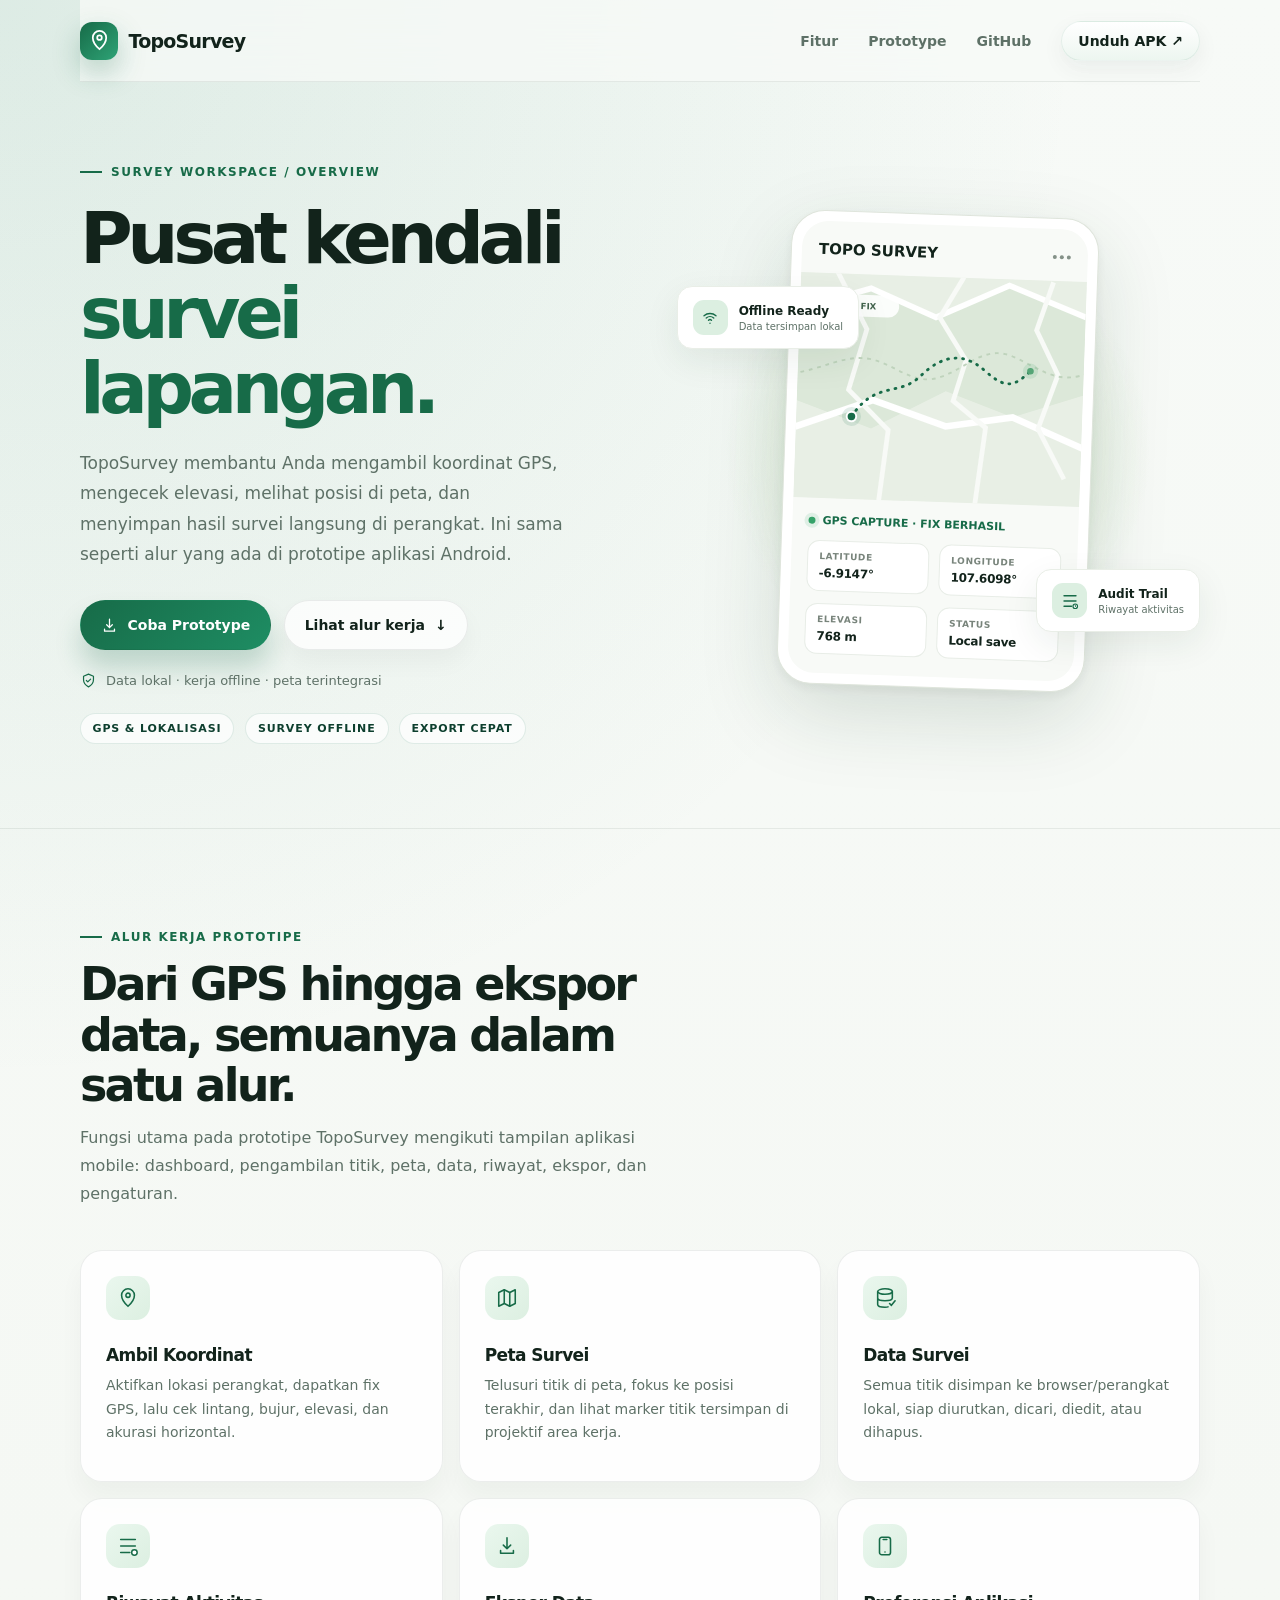
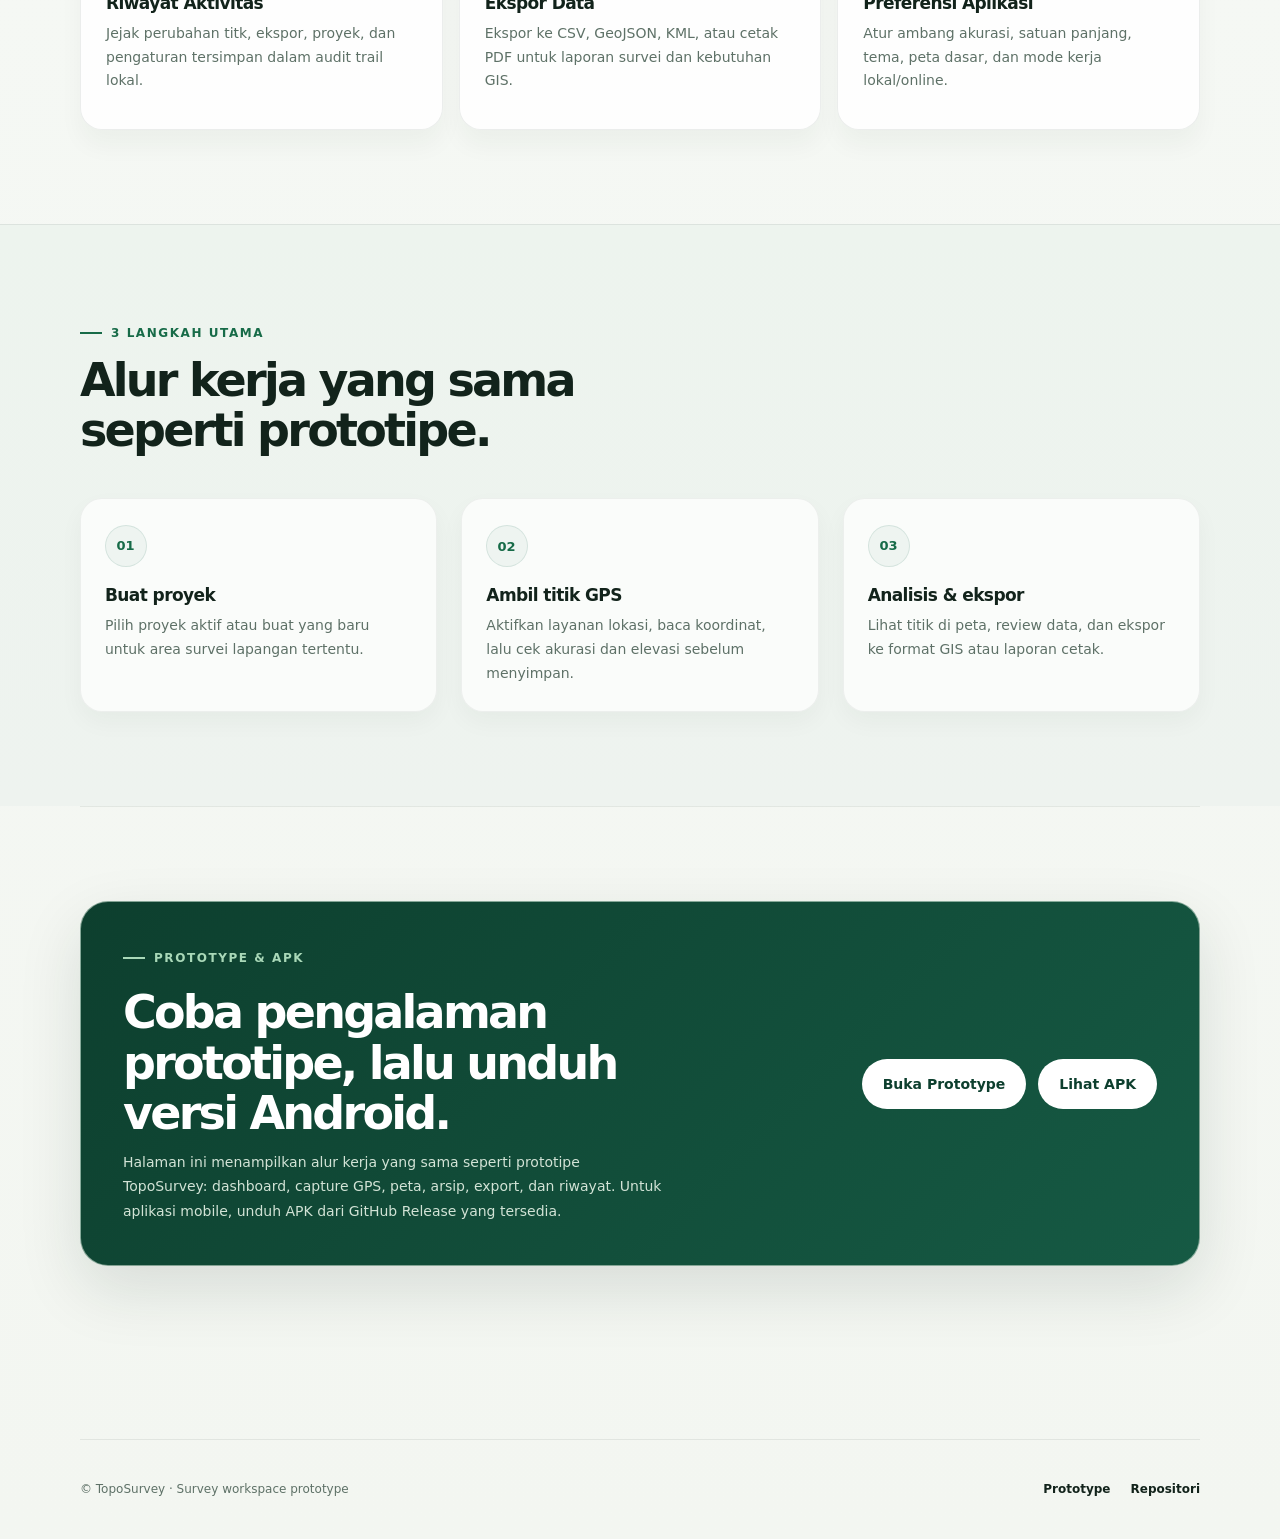
==== docs/index.html @ 51a5788b "chore: clean project structure and prepare GitHub Pages" ====
<!doctype html>
<html lang="id">
  <head>
    <meta charset="utf-8">
    <meta name="viewport" content="width=device-width, initial-scale=1">
    <meta name="theme-color" content="#f6f7f2">
    <meta
      name="description"
      content="TopoSurvey membantu mencatat koordinat dan elevasi, melihat titik di peta, dan menyimpan hasil survei secara offline di Android."
    >
    <title>TopoSurvey — Survei lapangan, lebih sederhana</title>
    <style>
      :root {
        color-scheme: light;
        --ink: #12231b;
        --muted: #5e7167;
        --green: #176b48;
        --green-soft: #eaf5ef;
        --green-dark: #0d3f2e;
        --mint: #dcefe1;
        --paper: #f3f6f1;
        --paper-strong: #edf4ee;
        --line: rgba(20, 48, 34, 0.08);
        --white: #fff;
        --shadow: 0 24px 64px rgba(16, 42, 30, 0.12);
        font-family: Inter, ui-sans-serif, system-ui, -apple-system, BlinkMacSystemFont, "Segoe UI", sans-serif;
        font-synthesis: none;
        text-rendering: optimizeLegibility;
        -webkit-font-smoothing: antialiased;
        -moz-osx-font-smoothing: grayscale;
      }

      * {
        box-sizing: border-box;
      }

      html {
        scroll-behavior: smooth;
      }

      body {
        margin: 0;
        background:
          radial-gradient(circle at top left, rgba(32, 130, 96, 0.12), transparent 32%),
          linear-gradient(180deg, #f7faf7 0%, var(--paper) 100%);
        color: var(--ink);
      }

      a {
        color: inherit;
      }

      .shell {
        width: min(1120px, calc(100% - 48px));
        margin: 0 auto;
      }

      .site-header {
        position: sticky;
        top: 0;
        z-index: 10;
        display: flex;
        min-height: 82px;
        align-items: center;
        justify-content: space-between;
        border-bottom: 1px solid var(--line);
        background: rgba(247, 250, 247, 0.76);
        backdrop-filter: blur(20px);
      }

      .brand {
        display: inline-flex;
        align-items: center;
        gap: 11px;
        color: var(--ink);
        font-size: 19px;
        font-weight: 750;
        letter-spacing: -0.04em;
        text-decoration: none;
      }

      .brand-mark {
        display: grid;
        width: 38px;
        height: 38px;
        place-items: center;
        border-radius: 12px;
        background: linear-gradient(135deg, var(--green) 0%, #2ea376 100%);
        color: var(--white);
        box-shadow: 0 12px 28px rgba(23, 107, 72, 0.28);
      }

      .brand-mark svg {
        width: 23px;
        height: 23px;
      }

      .nav-links {
        display: flex;
        align-items: center;
        gap: 30px;
        color: var(--muted);
        font-size: 14px;
        font-weight: 600;
      }

      .nav-links a {
        text-decoration: none;
      }

      .nav-links a:hover,
      .text-link:hover {
        color: var(--green);
      }

      .nav-links .nav-cta {
        padding: 11px 16px;
        border: 1px solid rgba(23, 107, 72, 0.08);
        border-radius: 999px;
        background: linear-gradient(180deg, #ffffff 0%, #edf6f0 100%);
        color: var(--ink);
        box-shadow: 0 8px 22px rgba(16, 42, 30, 0.06);
      }

      .hero {
        display: grid;
        min-height: 650px;
        grid-template-columns: 1.02fr 0.98fr;
        align-items: center;
        gap: 52px;
        padding: 76px 0 84px;
      }

      .eyebrow {
        display: inline-flex;
        align-items: center;
        gap: 9px;
        margin: 0 0 22px;
        color: var(--green);
        font-size: 12px;
        font-weight: 800;
        letter-spacing: 0.13em;
        text-transform: uppercase;
      }

      .eyebrow::before {
        width: 22px;
        height: 2px;
        background: currentColor;
        content: "";
      }

      h1,
      h2,
      h3,
      p {
        margin-top: 0;
      }

      h1 {
        max-width: 610px;
        margin-bottom: 22px;
        font-size: clamp(44px, 6vw, 72px);
        font-weight: 760;
        letter-spacing: -0.075em;
        line-height: 1.04;
      }

      h1 span {
        color: var(--green);
      }

      .hero-copy {
        max-width: 490px;
        margin-bottom: 30px;
        color: var(--muted);
        font-size: 17px;
        line-height: 1.8;
      }

      .actions {
        display: flex;
        flex-wrap: wrap;
        align-items: center;
        gap: 12px;
      }

      .button {
        display: inline-flex;
        min-height: 50px;
        align-items: center;
        justify-content: center;
        gap: 10px;
        padding: 0 20px;
        border: 1px solid transparent;
        border-radius: 999px;
        font-size: 14px;
        font-weight: 700;
        text-decoration: none;
        transition: transform 160ms ease, box-shadow 160ms ease, background 160ms ease;
      }

      .button:hover {
        transform: translateY(-2px);
      }

      .button-primary {
        background: linear-gradient(135deg, var(--green) 0%, #1e8d63 100%);
        color: var(--white);
        box-shadow: 0 18px 26px rgba(23, 107, 72, 0.22);
      }

      .button-primary:hover {
        background: linear-gradient(135deg, #0f5a3b 0%, var(--green) 100%);
      }

      .button-secondary {
        border-color: rgba(18, 35, 27, 0.08);
        background: rgba(255, 255, 255, 0.75);
        box-shadow: 0 12px 24px rgba(19, 36, 29, 0.04);
      }

      .button svg {
        width: 17px;
        height: 17px;
      }

      .trust-note {
        display: flex;
        align-items: center;
        gap: 9px;
        margin: 22px 0 0;
        color: var(--muted);
        font-size: 13px;
      }

      .trust-note svg {
        width: 17px;
        height: 17px;
        flex: 0 0 auto;
        color: var(--green);
      }

      .hero-metrics {
        display: flex;
        flex-wrap: wrap;
        gap: 10px;
        margin-top: 24px;
      }

      .hero-metrics span {
        padding: 8px 12px;
        border: 1px solid rgba(23, 107, 72, 0.12);
        border-radius: 999px;
        background: rgba(255, 255, 255, 0.7);
        color: var(--green-dark);
        font-size: 11px;
        font-weight: 700;
        letter-spacing: 0.08em;
        text-transform: uppercase;
      }

      .preview-wrap {
        position: relative;
        display: grid;
        min-height: 455px;
        place-items: center;
      }

      .preview-glow {
        position: absolute;
        width: min(430px, 100%);
        aspect-ratio: 1;
        border-radius: 50%;
        background: radial-gradient(circle, #e0eddb 0, #e0eddb 35%, transparent 70%);
      }

      .phone {
        position: relative;
        width: min(308px, 78%);
        padding: 10px;
        border: 1px solid #dfe5dc;
        border-radius: 34px;
        background: #fff;
        box-shadow: 0 28px 80px #173a2426, 0 4px 12px #173a2410;
        transform: rotate(2deg);
      }

      .phone-screen {
        overflow: hidden;
        border-radius: 26px;
        background: #f8faf7;
      }

      .phone-top {
        display: flex;
        align-items: center;
        justify-content: space-between;
        padding: 19px 17px 15px;
      }

      .phone-title {
        margin: 0;
        font-size: 15px;
        font-weight: 750;
      }

      .phone-menu {
        display: flex;
        gap: 3px;
      }

      .phone-menu i {
        width: 4px;
        height: 4px;
        border-radius: 50%;
        background: #849188;
      }

      .map-art {
        display: block;
        width: 100%;
        height: 225px;
        background: #e8efe5;
      }

      .phone-data {
        padding: 16px 16px 19px;
      }

      .gps-status {
        display: flex;
        align-items: center;
        gap: 7px;
        margin-bottom: 13px;
        color: var(--green);
        font-size: 11px;
        font-weight: 750;
      }

      .gps-status::before {
        width: 7px;
        height: 7px;
        border-radius: 50%;
        background: #36a269;
        box-shadow: 0 0 0 4px #36a26920;
        content: "";
      }

      .reading {
        display: grid;
        grid-template-columns: 1fr 1fr;
        gap: 12px 10px;
      }

      .reading-item {
        padding: 10px 11px;
        border: 1px solid #e8ede7;
        border-radius: 12px;
        background: #fff;
      }

      .reading-label {
        display: block;
        margin-bottom: 5px;
        color: #78847b;
        font-size: 9px;
        font-weight: 700;
        letter-spacing: 0.07em;
        text-transform: uppercase;
      }

      .reading-value {
        display: block;
        font-size: 12px;
        font-weight: 750;
        letter-spacing: -0.025em;
      }

      .float-card {
        position: absolute;
        display: flex;
        align-items: center;
        gap: 11px;
        padding: 13px 15px;
        border: 1px solid #e9eee7;
        border-radius: 15px;
        background: var(--white);
        box-shadow: 0 12px 35px #173a2414;
      }

      .float-card.history {
        right: 0;
        bottom: 56px;
      }

      .float-card.offline {
        top: 72px;
        left: 0;
      }

      .float-icon {
        display: grid;
        width: 35px;
        height: 35px;
        flex: 0 0 auto;
        place-items: center;
        border-radius: 11px;
        background: var(--mint);
        color: var(--green);
      }

      .float-icon svg {
        width: 18px;
        height: 18px;
      }

      .float-card strong,
      .float-card small {
        display: block;
      }

      .float-card strong {
        margin-bottom: 3px;
        font-size: 12px;
      }

      .float-card small {
        color: var(--muted);
        font-size: 10px;
      }

      .section {
        padding: 94px 0;
        border-top: 1px solid var(--line);
      }

      .section-heading {
        max-width: 600px;
        margin-bottom: 42px;
      }

      .section-heading .eyebrow {
        margin-bottom: 15px;
      }

      h2 {
        margin-bottom: 13px;
        font-size: clamp(32px, 4vw, 46px);
        letter-spacing: -0.06em;
        line-height: 1.1;
      }

      .section-heading > p:last-child {
        margin-bottom: 0;
        color: var(--muted);
        font-size: 16px;
        line-height: 1.75;
      }

      .features {
        display: grid;
        grid-template-columns: repeat(3, 1fr);
        gap: 16px;
      }

      .feature-card {
        min-height: 232px;
        padding: 25px;
        border: 1px solid var(--line);
        border-radius: 22px;
        background: rgba(255, 255, 255, 0.84);
        box-shadow: 0 16px 24px rgba(16, 42, 30, 0.04);
        transition: transform 180ms ease, box-shadow 180ms ease, border-color 180ms ease;
      }

      .feature-card:hover {
        transform: translateY(-6px);
        border-color: rgba(23, 107, 72, 0.18);
        box-shadow: 0 26px 48px rgba(16, 42, 30, 0.08);
      }

      .feature-icon {
        display: grid;
        width: 44px;
        height: 44px;
        margin-bottom: 25px;
        place-items: center;
        border-radius: 14px;
        background: linear-gradient(135deg, #eaf7ee 0%, #dcefe1 100%);
        color: var(--green);
      }

      .feature-icon svg {
        width: 22px;
        height: 22px;
      }

      h3 {
        margin-bottom: 9px;
        font-size: 17px;
        letter-spacing: -0.035em;
      }

      .feature-card p {
        margin-bottom: 0;
        color: var(--muted);
        font-size: 14px;
        line-height: 1.7;
      }

      .how-section {
        background: linear-gradient(180deg, #edf4ee 0%, #eef3ef 100%);
      }

      .steps {
        display: grid;
        grid-template-columns: repeat(3, 1fr);
        gap: 24px;
        counter-reset: step;
      }

      .step {
        counter-increment: step;
        padding: 26px 24px;
        border: 1px solid rgba(16, 42, 30, 0.06);
        border-radius: 22px;
        background: rgba(255, 255, 255, 0.7);
        box-shadow: 0 10px 24px rgba(16, 42, 30, 0.04);
      }

      .step-number {
        display: grid;
        width: 42px;
        height: 42px;
        margin-bottom: 18px;
        place-items: center;
        border: 1px solid rgba(23, 107, 72, 0.12);
        border-radius: 50%;
        background: rgba(23, 107, 72, 0.05);
        color: var(--green);
        font-size: 13px;
        font-weight: 800;
      }

      .step-number::before {
        content: "0" counter(step);
      }

      .step p {
        margin-bottom: 0;
        color: var(--muted);
        font-size: 14px;
        line-height: 1.7;
      }

      .download {
        display: flex;
        align-items: center;
        justify-content: space-between;
        gap: 32px;
        padding: 42px;
        border: 1px solid rgba(210, 227, 214, 0.6);
        border-radius: 28px;
        background: linear-gradient(135deg, var(--green-dark) 0%, #165a44 100%);
        color: var(--white);
        box-shadow: var(--shadow);
      }

      .download .eyebrow {
        color: #a9d8b8;
      }

      .download h2 {
        max-width: 510px;
        margin-bottom: 11px;
      }

      .download-copy {
        max-width: 540px;
        margin-bottom: 0;
        color: #d2e3d6;
        font-size: 14px;
        line-height: 1.75;
      }

      .download .button {
        flex: 0 0 auto;
        background: var(--white);
        color: var(--green-dark);
      }

      .download .button:hover {
        background: #e8f4e9;
      }

      .site-footer {
        display: flex;
        min-height: 100px;
        align-items: center;
        justify-content: space-between;
        gap: 20px;
        margin-top: 78px;
        border-top: 1px solid var(--line);
        color: var(--muted);
        font-size: 12px;
      }

      .site-footer p {
        margin: 0;
      }

      .footer-links {
        display: flex;
        gap: 20px;
      }

      .text-link {
        color: var(--ink);
        font-weight: 650;
        text-decoration: none;
      }

      .brand {
        animation: fadeInDown 0.7s ease both;
      }

      .brand-mark {
        animation: pulseSoft 4s ease-in-out infinite;
      }

      .nav-links a {
        animation: fadeInUp 0.8s ease both;
      }

      .nav-links a:nth-child(1) { animation-delay: 0.05s; }
      .nav-links a:nth-child(2) { animation-delay: 0.12s; }
      .nav-links a:nth-child(3) { animation-delay: 0.18s; }
      .nav-links a:nth-child(4) { animation-delay: 0.24s; }

      .eyebrow,
      .hero-content h1,
      .hero-copy,
      .actions,
      .trust-note,
      .hero-metrics {
        animation: fadeInUp 0.9s ease both;
      }

      .hero-content h1 { animation-delay: 0.08s; }
      .hero-copy { animation-delay: 0.16s; }
      .actions { animation-delay: 0.22s; }
      .trust-note { animation-delay: 0.28s; }
      .hero-metrics { animation-delay: 0.34s; }

      .button-primary { animation: buttonPulse 4s ease-in-out infinite; }
      .button-secondary { animation: driftSway 6s ease-in-out infinite; }

      .preview-glow {
        animation: glowPulse 4.8s ease-in-out infinite;
      }

      .phone {
        animation: floatPhone 7s ease-in-out infinite;
      }

      .phone-screen {
        animation: tiltSoft 7s ease-in-out infinite alternate;
      }

      .float-card.offline {
        animation: floatCardOne 5.4s ease-in-out infinite;
      }

      .float-card.history {
        animation: floatCardTwo 6.8s ease-in-out infinite;
      }

      .feature-card:nth-child(1) { animation: cardRise 0.7s 0.05s both; }
      .feature-card:nth-child(2) { animation: cardRise 0.7s 0.1s both; }
      .feature-card:nth-child(3) { animation: cardRise 0.7s 0.15s both; }
      .feature-card:nth-child(4) { animation: cardRise 0.7s 0.2s both; }
      .feature-card:nth-child(5) { animation: cardRise 0.7s 0.25s both; }
      .feature-card:nth-child(6) { animation: cardRise 0.7s 0.3s both; }

      .step:nth-child(1) { animation: slideInLeft 0.8s ease both; }
      .step:nth-child(2) { animation: slideInUp 0.8s ease both; }
      .step:nth-child(3) { animation: slideInRight 0.8s ease both; }

      .download {
        animation: zoomInCard 0.9s ease both;
      }

      .site-footer {
        animation: fadeInUp 0.9s ease both;
      }

      @keyframes fadeInDown {
        from {
          opacity: 0;
          transform: translateY(-18px);
        }
        to {
          opacity: 1;
          transform: translateY(0);
        }
      }

      @keyframes fadeInUp {
        from {
          opacity: 0;
          transform: translateY(18px);
        }
        to {
          opacity: 1;
          transform: translateY(0);
        }
      }

      @keyframes pulseSoft {
        0%, 100% { transform: scale(1); box-shadow: 0 12px 28px rgba(23, 107, 72, 0.2); }
        50% { transform: scale(1.05); box-shadow: 0 18px 32px rgba(23, 107, 72, 0.28); }
      }

      @keyframes buttonPulse {
        0%, 100% { transform: translateY(0); }
        50% { transform: translateY(-2px) scale(1.01); }
      }

      @keyframes driftSway {
        0%, 100% { transform: rotate(0deg) translateX(0); }
        50% { transform: rotate(-1.5deg) translateX(2px); }
      }

      @keyframes glowPulse {
        0%, 100% { transform: scale(0.96); opacity: 0.7; }
        50% { transform: scale(1.08); opacity: 1; }
      }

      @keyframes floatPhone {
        0%, 100% { transform: translateY(0) rotate(2deg); }
        50% { transform: translateY(-12px) rotate(1deg); }
      }

      @keyframes tiltSoft {
        0% { transform: perspective(1000px) rotateX(0deg) rotateY(0deg); }
        100% { transform: perspective(1000px) rotateX(2deg) rotateY(-2deg); }
      }

      @keyframes floatCardOne {
        0%, 100% { transform: translateY(0) translateX(0); }
        50% { transform: translateY(-10px) translateX(6px); }
      }

      @keyframes floatCardTwo {
        0%, 100% { transform: translateY(0) translateX(0); }
        50% { transform: translateY(-14px) translateX(-6px); }
      }

      @keyframes cardRise {
        from {
          opacity: 0;
          transform: translateY(20px);
        }
        to {
          opacity: 1;
          transform: translateY(0);
        }
      }

      @keyframes slideInLeft {
        from { opacity: 0; transform: translateX(-22px); }
        to { opacity: 1; transform: translateX(0); }
      }

      @keyframes slideInUp {
        from { opacity: 0; transform: translateY(20px); }
        to { opacity: 1; transform: translateY(0); }
      }

      @keyframes slideInRight {
        from { opacity: 0; transform: translateX(22px); }
        to { opacity: 1; transform: translateX(0); }
      }

      @keyframes zoomInCard {
        from {
          opacity: 0;
          transform: scale(0.97);
        }
        to {
          opacity: 1;
          transform: scale(1);
        }
      }

      @keyframes floatingBadge {
        0%, 100% { transform: translateY(0); }
        50% { transform: translateY(-8px); }
      }

      @keyframes orbitGlow {
        0%, 100% { opacity: 0.5; transform: scale(1); }
        50% { opacity: 1; transform: scale(1.08); }
      }

      @keyframes shimmer {
        0% { background-position: -200% 0; }
        100% { background-position: 200% 0; }
      }

      @keyframes spinSlow {
        from { transform: rotate(0deg); }
        to { transform: rotate(360deg); }
      }

      @keyframes breathe {
        0%, 100% { transform: scale(1); opacity: 0.92; }
        50% { transform: scale(1.04); opacity: 1; }
      }

      @keyframes ripple {
        0% { box-shadow: 0 0 0 0 rgba(23, 107, 72, 0.25); }
        70% { box-shadow: 0 0 0 18px rgba(23, 107, 72, 0); }
        100% { box-shadow: 0 0 0 0 rgba(23, 107, 72, 0); }
      }

      @keyframes pulseHalo {
        0%, 100% { transform: scale(1); opacity: 0.5; }
        50% { transform: scale(1.12); opacity: 1; }
      }

      @keyframes badgePop {
        0%, 100% { transform: scale(1); }
        50% { transform: scale(1.08); }
      }

      @keyframes navFloat {
        0%, 100% { transform: translateY(0); }
        50% { transform: translateY(-2px); }
      }

      @keyframes mapScan {
        0% { background-position: 0% 50%; }
        100% { background-position: 100% 50%; }
      }

      @keyframes stepHighlight {
        0%, 100% { box-shadow: 0 0 0 rgba(23, 107, 72, 0); }
        50% { box-shadow: 0 0 0 6px rgba(23, 107, 72, 0.08); }
      }

      .hero-metrics span {
        animation: badgePop 3.2s ease-in-out infinite;
      }

      .hero-metrics span:nth-child(2) { animation-delay: 0.2s; }
      .hero-metrics span:nth-child(3) { animation-delay: 0.4s; }

      .nav-links .nav-cta {
        animation: navFloat 5s ease-in-out infinite;
      }

      .feature-card {
        animation: cardRise 0.9s ease both;
      }

      .feature-card:hover .feature-icon {
        animation: ripple 1.3s ease-out infinite;
      }

      .site-header {
        animation: fadeInDown 0.8s ease both;
      }

      @media (max-width: 820px) {
        .hero {
          min-height: auto;
          grid-template-columns: 1fr;
          gap: 10px;
          padding: 72px 0 42px;
        }

        .hero-content {
          max-width: 650px;
        }

        .preview-wrap {
          min-height: 425px;
        }

        .features {
          grid-template-columns: repeat(2, 1fr);
        }

        .steps {
          gap: 20px;
        }
      }

      @media (max-width: 560px) {
        .shell {
          width: min(100% - 36px, 1120px);
        }

        .site-header {
          min-height: 72px;
        }

        .nav-links {
          gap: 14px;
          font-size: 12px;
        }

        .nav-links .nav-cta {
          padding: 9px 12px;
        }

        .nav-links a[href="#fitur"] {
          display: none;
        }

        .hero {
          padding-top: 56px;
        }

        h1 {
          font-size: clamp(42px, 12vw, 58px);
        }

        .hero-copy {
          font-size: 15px;
        }

        .preview-wrap {
          min-height: 385px;
        }

        .phone {
          width: min(280px, 76%);
        }

        .map-art {
          height: 200px;
        }

        .float-card.offline {
          top: 45px;
          left: -4px;
        }

        .float-card.history {
          right: -4px;
          bottom: 36px;
        }

        .section {
          padding: 68px 0;
        }

        .features,
        .steps {
          grid-template-columns: 1fr;
        }

        .feature-card {
          min-height: 0;
        }

        .feature-icon {
          margin-bottom: 18px;
        }

        .download {
          align-items: flex-start;
          flex-direction: column;
          padding: 28px 24px;
        }

        .site-footer {
          align-items: flex-start;
          flex-direction: column;
          justify-content: center;
          padding: 24px 0;
        }
      }

      @media (prefers-reduced-motion: reduce) {
        html {
          scroll-behavior: auto;
        }

        *,
        *::before,
        *::after {
          transition-duration: 0.01ms !important;
        }
      }
    </style>
  </head>
  <body>
    <header class="shell site-header">
      <a class="brand" href="#" aria-label="TopoSurvey beranda">
        <span class="brand-mark" aria-hidden="true">
          <svg viewBox="0 0 24 24" fill="none">
            <path d="M12 21s7-6.1 7-12a7 7 0 1 0-14 0c0 5.9 7 12 7 12Z" stroke="currentColor" stroke-width="1.8"/>
            <circle cx="12" cy="9" r="2.4" stroke="currentColor" stroke-width="1.8"/>
          </svg>
        </span>
        TopoSurvey
      </a>
      <nav class="nav-links" aria-label="Navigasi utama">
        <a href="#fitur">Fitur</a>
        <a href="Prototype/index.html">Prototype</a>
        <a href="https://github.com/SIG-3B/Toposurvey">GitHub</a>
        <a class="nav-cta" href="https://github.com/SIG-3B/Toposurvey/releases/latest">Unduh APK <span aria-hidden="true">↗</span></a>
      </nav>
    </header>

    <main>
      <section class="shell hero" aria-labelledby="hero-title">
        <div class="hero-content">
          <p class="eyebrow">SURVEY WORKSPACE / OVERVIEW</p>
          <h1 id="hero-title">Pusat kendali <span>survei lapangan.</span></h1>
          <p class="hero-copy">
            TopoSurvey membantu Anda mengambil koordinat GPS, mengecek elevasi,
            melihat posisi di peta, dan menyimpan hasil survei langsung di perangkat.
            Ini sama seperti alur yang ada di prototipe aplikasi Android.
          </p>
          <div class="actions">
            <a class="button button-primary" href="Prototype/index.html">
              <svg viewBox="0 0 24 24" fill="none" aria-hidden="true">
                <path d="M12 3v12m0 0 4-4m-4 4-4-4M5 17v3h14v-3" stroke="currentColor" stroke-width="1.8" stroke-linecap="round" stroke-linejoin="round"/>
              </svg>
              Coba Prototype
            </a>
            <a class="button button-secondary" href="#fitur">Lihat alur kerja <span aria-hidden="true">↓</span></a>
          </div>
          <p class="trust-note">
            <svg viewBox="0 0 24 24" fill="none" aria-hidden="true">
              <path d="M12 3 5 6v5c0 4.5 2.8 7.7 7 10 4.2-2.3 7-5.5 7-10V6l-7-3Z" stroke="currentColor" stroke-width="1.7" stroke-linejoin="round"/>
              <path d="m9 12 2 2 4-4" stroke="currentColor" stroke-width="1.7" stroke-linecap="round" stroke-linejoin="round"/>
            </svg>
            Data lokal · kerja offline · peta terintegrasi
          </p>
          <div class="hero-metrics" aria-label="Statistik produk">
            <span>GPS & lokalisasi</span>
            <span>Survey offline</span>
            <span>Export cepat</span>
          </div>
        </div>

        <div class="preview-wrap" aria-label="Ilustrasi prototipe TopoSurvey">
          <div class="preview-glow" aria-hidden="true"></div>
          <div class="phone">
            <div class="phone-screen">
              <div class="phone-top">
                <p class="phone-title">TOPO SURVEY</p>
                <span class="phone-menu" aria-hidden="true"><i></i><i></i><i></i></span>
              </div>
              <svg class="map-art" viewBox="0 0 300 225" role="img" aria-label="Ilustrasi prototipe survei peta">
                <rect width="300" height="225" fill="#e8efe5"/>
                <path d="M-20 39 74 9l69 28 76-36 98 37v70l-90 31-71-25-77 42-99-34Z" fill="#dce8d9"/>
                <path d="m-20 39 94-30 69 28 76-36 98 37" fill="none" stroke="#fff" stroke-width="6"/>
                <path d="m-15 162 95-36 77 25 70-12 91 37" fill="none" stroke="#fff" stroke-width="7"/>
                <path d="M38-8 71 52l-17 64 43 41-8 80M171-6l-24 43 29 44-12 43 35 27-9 85M265-4l-16 51 24 46-19 57 29 52" fill="none" stroke="#f8faf7" stroke-width="5"/>
                <path d="M-6 101c34-6 54-22 81-18s47 28 76 16 45-36 76-23 47 28 80 13" fill="none" stroke="#bfd3bc" stroke-width="2" stroke-dasharray="4 5"/>
                <path d="M58 144c24-39 49-22 71-45s44-27 67-8 31 16 48-1" fill="none" stroke="#176b48" stroke-width="3" stroke-linecap="round" stroke-dasharray="1 7"/>
                <circle cx="58" cy="144" r="10" fill="#176b48" fill-opacity=".12"/>
                <circle cx="58" cy="144" r="5" fill="#176b48" stroke="#fff" stroke-width="2"/>
                <circle cx="244" cy="90" r="8" fill="#55a576" fill-opacity=".16"/>
                <circle cx="244" cy="90" r="3.5" fill="#55a576"/>
                <rect x="18" y="16" width="86" height="23" rx="11.5" fill="#fff" fill-opacity=".9"/>
                <circle cx="30" cy="27.5" r="3" fill="#55a576"/>
                <text x="40" y="31" fill="#42634d" font-size="9" font-family="system-ui, sans-serif" font-weight="650">GPS FIX</text>
              </svg>
              <div class="phone-data">
                <div class="gps-status">GPS CAPTURE · FIX BERHASIL</div>
                <div class="reading">
                  <div class="reading-item">
                    <span class="reading-label">Latitude</span>
                    <span class="reading-value">-6.9147°</span>
                  </div>
                  <div class="reading-item">
                    <span class="reading-label">Longitude</span>
                    <span class="reading-value">107.6098°</span>
                  </div>
                  <div class="reading-item">
                    <span class="reading-label">Elevasi</span>
                    <span class="reading-value">768 m</span>
                  </div>
                  <div class="reading-item">
                    <span class="reading-label">Status</span>
                    <span class="reading-value">Local save</span>
                  </div>
                </div>
              </div>
            </div>
          </div>
          <div class="float-card offline">
            <span class="float-icon" aria-hidden="true">
              <svg viewBox="0 0 24 24" fill="none"><path d="M4 9a12 12 0 0 1 16 0M7 12a7.5 7.5 0 0 1 10 0m-7 3a3 3 0 0 1 4 0M12 19h.01" stroke="currentColor" stroke-width="1.8" stroke-linecap="round"/></svg>
            </span>
            <span><strong>Offline Ready</strong><small>Data tersimpan lokal</small></span>
          </div>
          <div class="float-card history">
            <span class="float-icon" aria-hidden="true">
              <svg viewBox="0 0 24 24" fill="none"><path d="M4 5h16M4 12h16M4 19h10" stroke="currentColor" stroke-width="1.8" stroke-linecap="round"/><circle cx="19" cy="19" r="3" fill="#fff" stroke="currentColor" stroke-width="1.6"/><path d="M19 17.5V19l1 1" stroke="currentColor" stroke-width="1.3" stroke-linecap="round"/></svg>
            </span>
            <span><strong>Audit Trail</strong><small>Riwayat aktivitas</small></span>
          </div>
        </div>
      </section>

      <section class="section" id="fitur" aria-labelledby="features-title">
        <div class="shell">
          <div class="section-heading">
            <p class="eyebrow">ALUR KERJA PROTOTIPE</p>
            <h2 id="features-title">Dari GPS hingga ekspor data, semuanya dalam satu alur.</h2>
            <p>Fungsi utama pada prototipe TopoSurvey mengikuti tampilan aplikasi mobile: dashboard, pengambilan titik, peta, data, riwayat, ekspor, dan pengaturan.</p>
          </div>
          <div class="features">
            <article class="feature-card">
              <span class="feature-icon" aria-hidden="true">
                <svg viewBox="0 0 24 24" fill="none"><path d="M12 21s7-6.1 7-12a7 7 0 1 0-14 0c0 5.9 7 12 7 12Z" stroke="currentColor" stroke-width="1.7"/><circle cx="12" cy="9" r="2.3" stroke="currentColor" stroke-width="1.7"/></svg>
              </span>
              <h3>Ambil Koordinat</h3>
              <p>Aktifkan lokasi perangkat, dapatkan fix GPS, lalu cek lintang, bujur, elevasi, dan akurasi horizontal.</p>
            </article>
            <article class="feature-card">
              <span class="feature-icon" aria-hidden="true">
                <svg viewBox="0 0 24 24" fill="none"><path d="m3 6 6-3 6 3 6-3v15l-6 3-6-3-6 3V6Z" stroke="currentColor" stroke-width="1.7" stroke-linejoin="round"/><path d="M9 3v15m6-12v15" stroke="currentColor" stroke-width="1.7"/></svg>
              </span>
              <h3>Peta Survei</h3>
              <p>Telusuri titik di peta, fokus ke posisi terakhir, dan lihat marker titik tersimpan di projektif area kerja.</p>
            </article>
            <article class="feature-card">
              <span class="feature-icon" aria-hidden="true">
                <svg viewBox="0 0 24 24" fill="none"><ellipse cx="12" cy="5" rx="8" ry="3" stroke="currentColor" stroke-width="1.7"/><path d="M4 5v7c0 1.7 3.6 3 8 3s8-1.3 8-3V5M4 12v7c0 1.7 3.6 3 8 3 1.5 0 2.9-.2 4-.6" stroke="currentColor" stroke-width="1.7"/><path d="m17 18 2 2 4-5" stroke="currentColor" stroke-width="1.7" stroke-linecap="round" stroke-linejoin="round"/></svg>
              </span>
              <h3>Data Survei</h3>
              <p>Semua titik disimpan ke browser/perangkat lokal, siap diurutkan, dicari, diedit, atau dihapus.</p>
            </article>
            <article class="feature-card">
              <span class="feature-icon" aria-hidden="true">
                <svg viewBox="0 0 24 24" fill="none"><path d="M4 5h16M4 12h16M4 19h10" stroke="currentColor" stroke-width="1.7" stroke-linecap="round"/><circle cx="19" cy="19" r="3" fill="#fff" stroke="currentColor" stroke-width="1.6"/></svg>
              </span>
              <h3>Riwayat Aktivitas</h3>
              <p>Jejak perubahan titk, ekspor, proyek, dan pengaturan tersimpan dalam audit trail lokal.</p>
            </article>
            <article class="feature-card">
              <span class="feature-icon" aria-hidden="true">
                <svg viewBox="0 0 24 24" fill="none"><path d="M12 3v12m0 0 4-4m-4 4-4-4M5 17v3h14v-3" stroke="currentColor" stroke-width="1.7" stroke-linecap="round" stroke-linejoin="round"/></svg>
              </span>
              <h3>Ekspor Data</h3>
              <p>Ekspor ke CSV, GeoJSON, KML, atau cetak PDF untuk laporan survei dan kebutuhan GIS.</p>
            </article>
            <article class="feature-card">
              <span class="feature-icon" aria-hidden="true">
                <svg viewBox="0 0 24 24" fill="none"><rect x="6" y="2.5" width="12" height="19" rx="2.5" stroke="currentColor" stroke-width="1.7"/><path d="M10 5h4m-2 13.5h.01" stroke="currentColor" stroke-width="1.7" stroke-linecap="round"/></svg>
              </span>
              <h3>Preferensi Aplikasi</h3>
              <p>Atur ambang akurasi, satuan panjang, tema, peta dasar, dan mode kerja lokal/online.</p>
            </article>
          </div>
        </div>
      </section>

      <section class="section how-section" aria-labelledby="steps-title">
        <div class="shell">
          <div class="section-heading">
            <p class="eyebrow">3 LANGKAH UTAMA</p>
            <h2 id="steps-title">Alur kerja yang sama seperti prototipe.</h2>
          </div>
          <div class="steps">
            <article class="step">
              <span class="step-number" aria-hidden="true"></span>
              <h3>Buat proyek</h3>
              <p>Pilih proyek aktif atau buat yang baru untuk area survei lapangan tertentu.</p>
            </article>
            <article class="step">
              <span class="step-number" aria-hidden="true"></span>
              <h3>Ambil titik GPS</h3>
              <p>Aktifkan layanan lokasi, baca koordinat, lalu cek akurasi dan elevasi sebelum menyimpan.</p>
            </article>
            <article class="step">
              <span class="step-number" aria-hidden="true"></span>
              <h3>Analisis & ekspor</h3>
              <p>Lihat titik di peta, review data, dan ekspor ke format GIS atau laporan cetak.</p>
            </article>
          </div>
        </div>
      </section>

      <section class="shell section" id="unduh" aria-labelledby="download-title">
        <div class="download">
          <div>
            <p class="eyebrow">PROTOTYPE & APK</p>
            <h2 id="download-title">Coba pengalaman prototipe, lalu unduh versi Android.</h2>
            <p class="download-copy">
              Halaman ini menampilkan alur kerja yang sama seperti prototipe TopoSurvey:
              dashboard, capture GPS, peta, arsip, export, dan riwayat. Untuk aplikasi mobile,
              unduh APK dari GitHub Release yang tersedia.
            </p>
          </div>
          <div class="actions" style="justify-content:flex-end;">
            <a class="button" href="Prototype/index.html">Buka Prototype</a>
            <a class="button" href="https://github.com/SIG-3B/Toposurvey/releases/latest">Lihat APK</a>
          </div>
        </div>
      </section>
    </main>

    <footer class="shell site-footer">
      <p>© TopoSurvey · Survey workspace prototype</p>
      <div class="footer-links">
        <a class="text-link" href="Prototype/index.html">Prototype</a>
        <a class="text-link" href="https://github.com/SIG-3B/Toposurvey">Repositori</a>
      </div>
    </footer>
  </body>
</html>
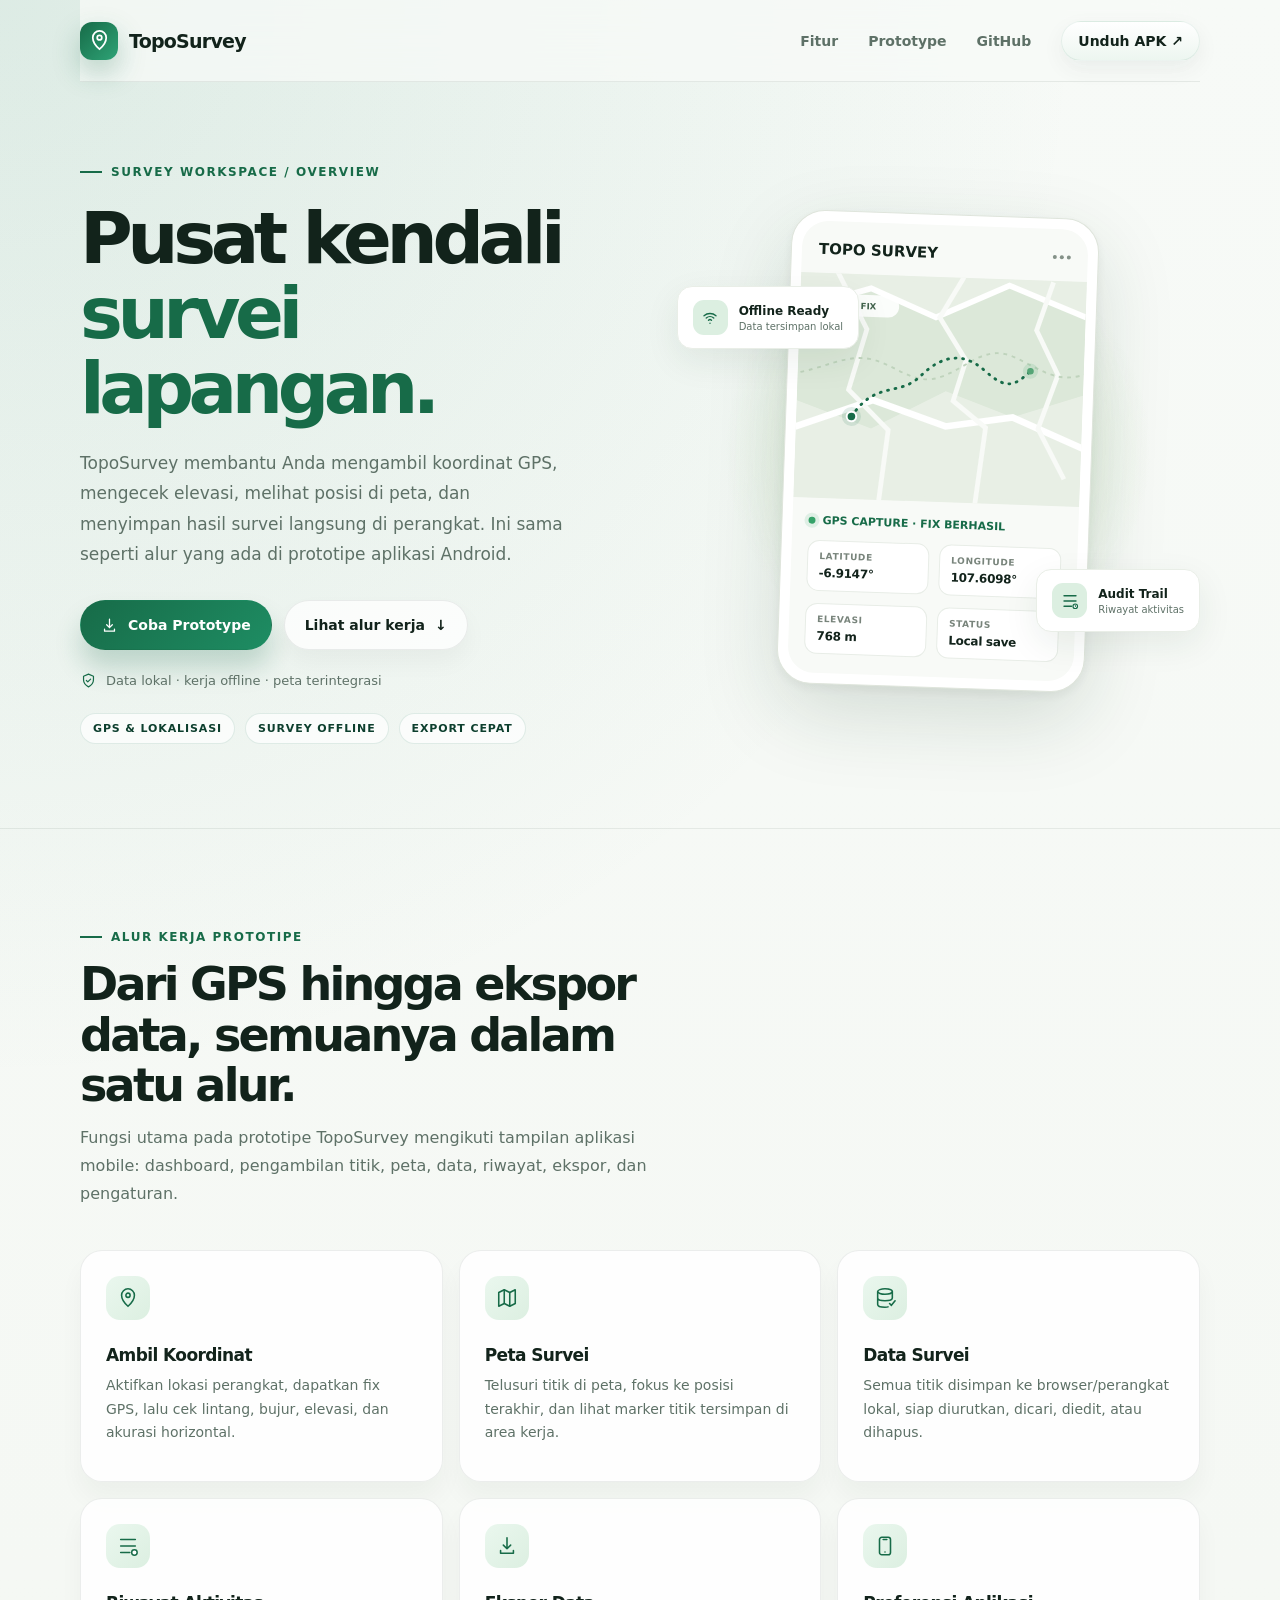
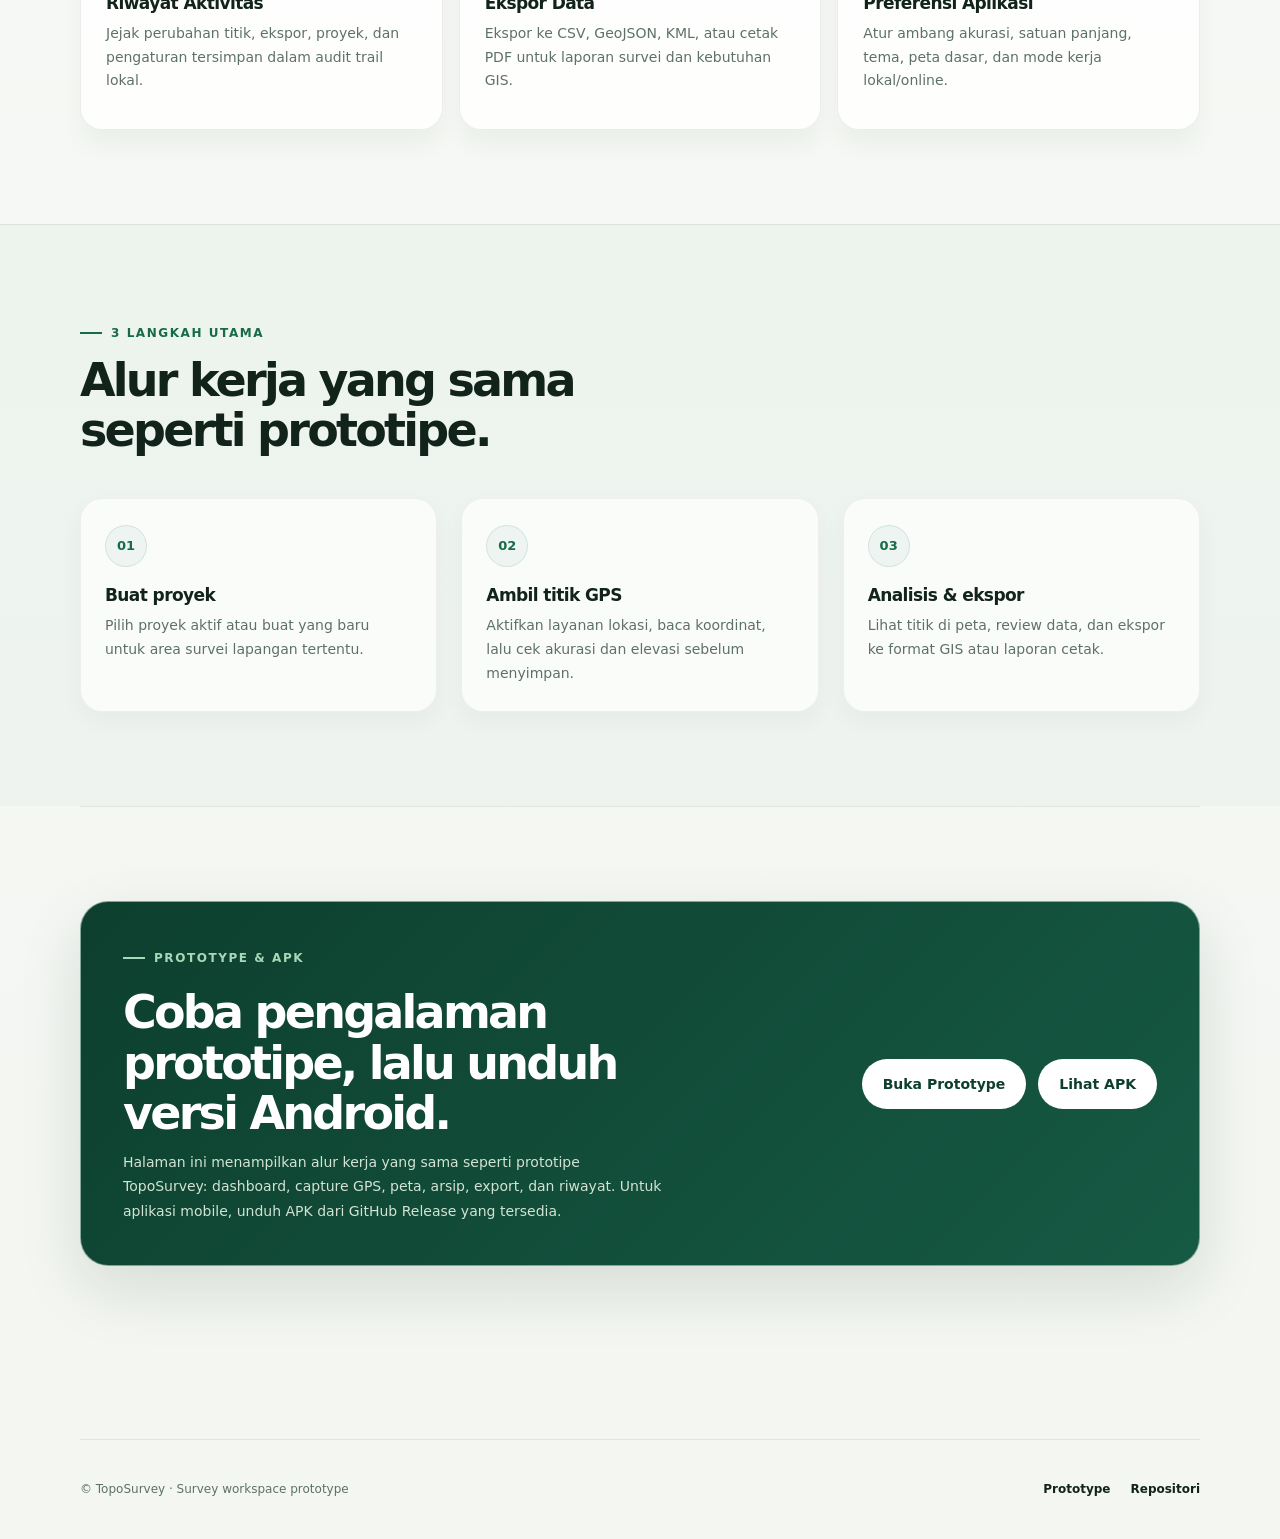
==== commit b2412d76: "Update Toposurvey" ====
--- a/docs/index.html
+++ b/docs/index.html
@@ -1000,7 +1000,7 @@
   </head>
   <body>
     <header class="shell site-header">
-      <a class="brand" href="#" aria-label="TopoSurvey beranda">
+      <a class="brand" href="./" aria-label="TopoSurvey beranda">
         <span class="brand-mark" aria-hidden="true">
           <svg viewBox="0 0 24 24" fill="none">
             <path d="M12 21s7-6.1 7-12a7 7 0 1 0-14 0c0 5.9 7 12 7 12Z" stroke="currentColor" stroke-width="1.8"/>
@@ -1132,7 +1132,7 @@
                 <svg viewBox="0 0 24 24" fill="none"><path d="m3 6 6-3 6 3 6-3v15l-6 3-6-3-6 3V6Z" stroke="currentColor" stroke-width="1.7" stroke-linejoin="round"/><path d="M9 3v15m6-12v15" stroke="currentColor" stroke-width="1.7"/></svg>
               </span>
               <h3>Peta Survei</h3>
-              <p>Telusuri titik di peta, fokus ke posisi terakhir, dan lihat marker titik tersimpan di projektif area kerja.</p>
+              <p>Telusuri titik di peta, fokus ke posisi terakhir, dan lihat marker titik tersimpan di area kerja.</p>
             </article>
             <article class="feature-card">
               <span class="feature-icon" aria-hidden="true">
@@ -1146,7 +1146,7 @@
                 <svg viewBox="0 0 24 24" fill="none"><path d="M4 5h16M4 12h16M4 19h10" stroke="currentColor" stroke-width="1.7" stroke-linecap="round"/><circle cx="19" cy="19" r="3" fill="#fff" stroke="currentColor" stroke-width="1.6"/></svg>
               </span>
               <h3>Riwayat Aktivitas</h3>
-              <p>Jejak perubahan titk, ekspor, proyek, dan pengaturan tersimpan dalam audit trail lokal.</p>
+              <p>Jejak perubahan titik, ekspor, proyek, dan pengaturan tersimpan dalam audit trail lokal.</p>
             </article>
             <article class="feature-card">
               <span class="feature-icon" aria-hidden="true">
